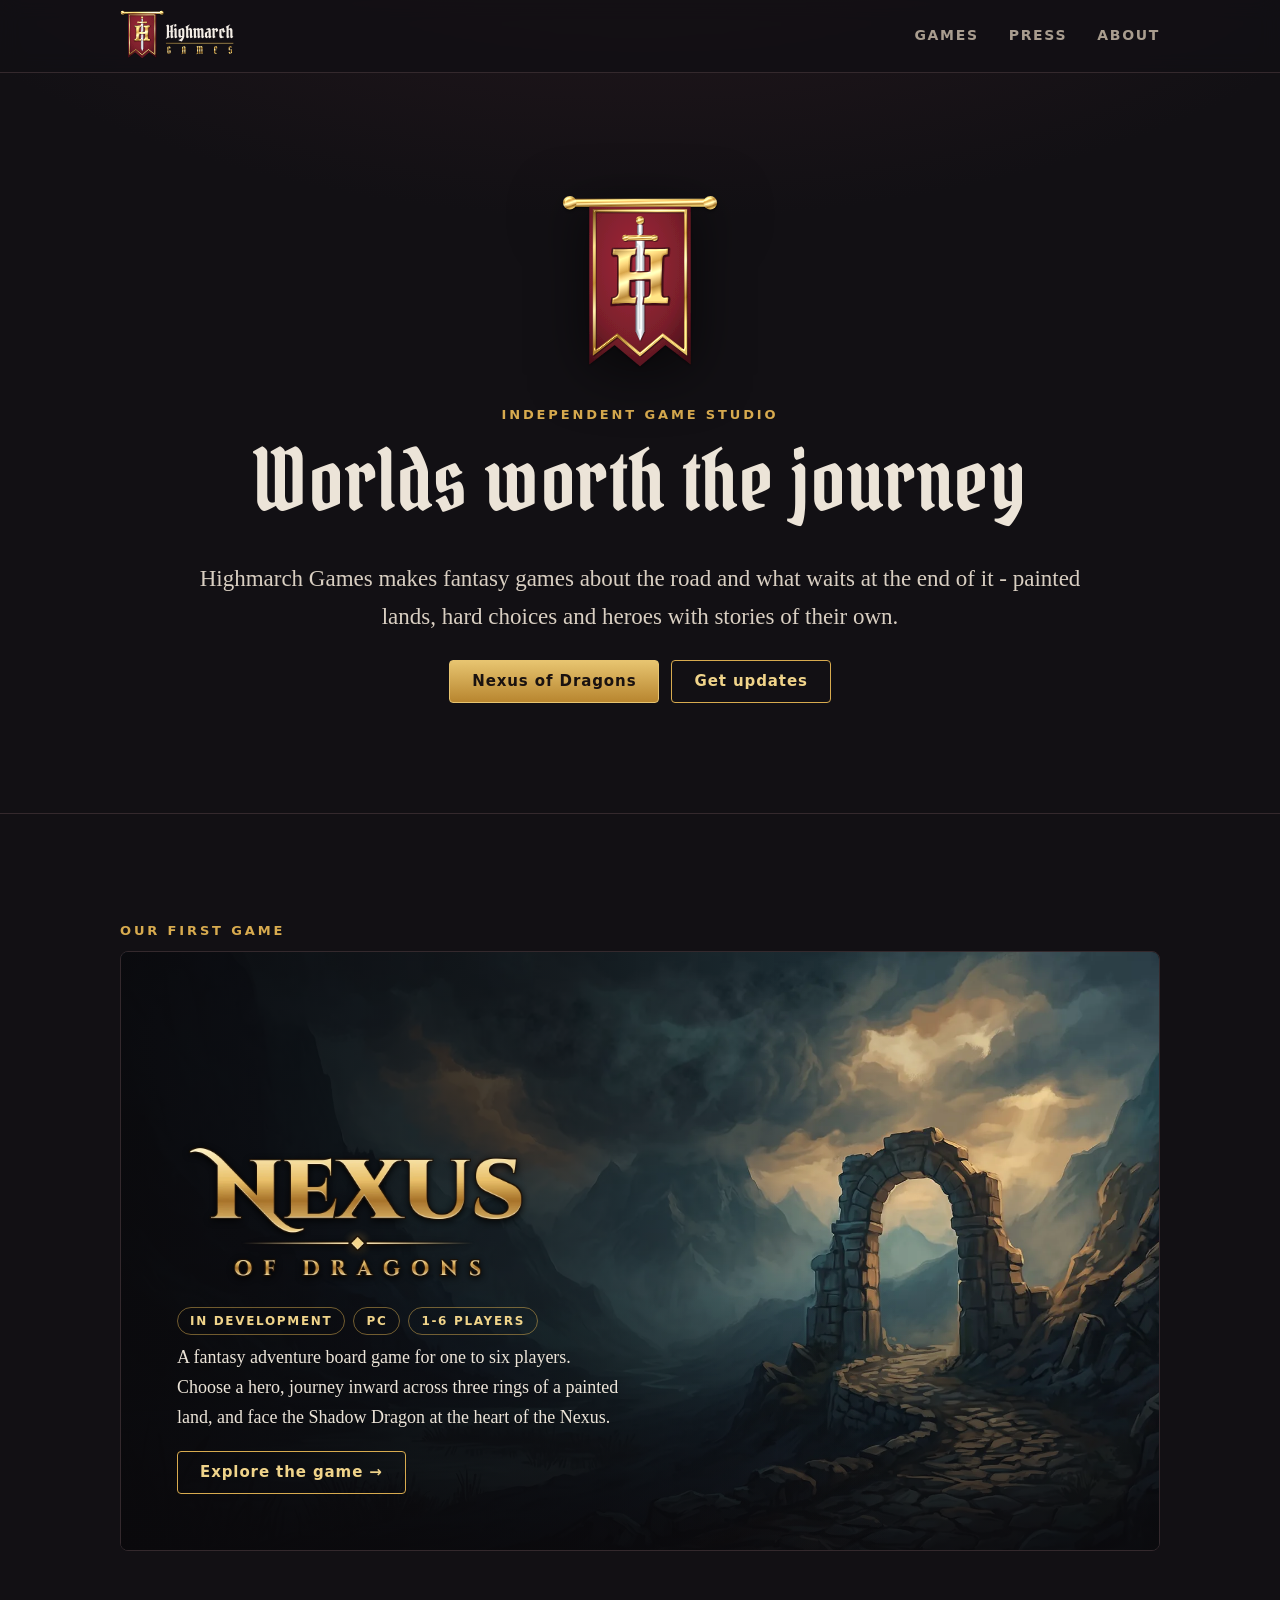
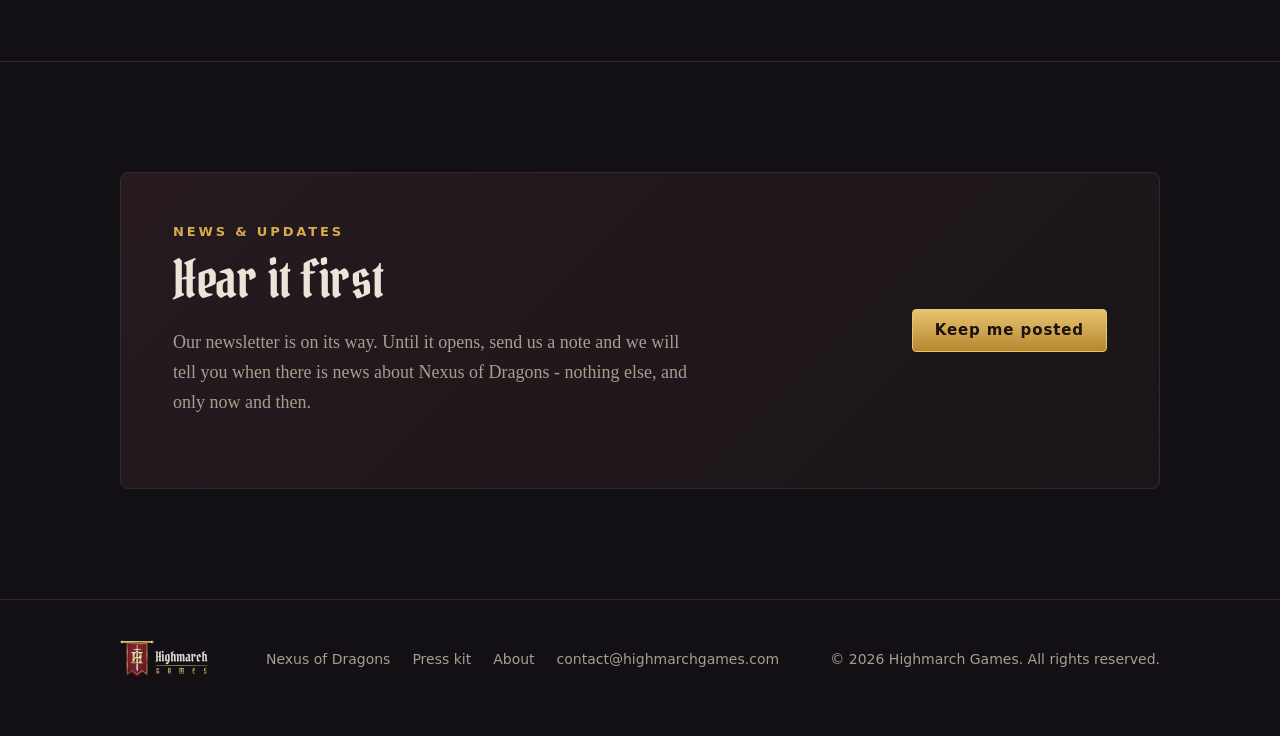
==== index.html @ 18322209 "Highmarch Games website: first version (text still to be reviewed) Co-Authored-By: Claude Opus 5.5 <" ====
<!doctype html>
<html lang="en">
<head>
<meta charset="utf-8">
<meta name="viewport" content="width=device-width, initial-scale=1">
<title>Highmarch Games</title>
<meta name="description" content="Highmarch Games is an independent studio making fantasy games. Our first game, Nexus of Dragons, is in development.">
<link rel="canonical" href="https://highmarchgames.com/">
<meta property="og:type" content="website">
<meta property="og:site_name" content="Highmarch Games">
<meta property="og:title" content="Highmarch Games">
<meta property="og:description" content="Highmarch Games is an independent studio making fantasy games. Our first game, Nexus of Dragons, is in development.">
<meta property="og:url" content="https://highmarchgames.com/">
<meta property="og:image" content="https://highmarchgames.com/assets/img/nexus/og-nexus.jpg">
<meta name="twitter:card" content="summary_large_image">
<meta name="theme-color" content="#121014">
<link rel="icon" href="favicon.svg" type="image/svg+xml">
<link rel="icon" href="favicon.ico" sizes="32x32">
<link rel="apple-touch-icon" href="apple-touch-icon.png">
<link rel="manifest" href="site.webmanifest">
<link rel="preload" href="assets/fonts/PirataOne-Regular.woff2" as="font" type="font/woff2" crossorigin>
<link rel="stylesheet" href="assets/site.css">
</head>
<body>
<a class="skip" href="#main">Skip to content</a>
<header class="site-header">
  <div class="wrap">
    <a class="brand" href="./" aria-label="Highmarch Games - home"><img src="assets/img/studio/highmarch_logo_horizontal_on_dark.svg" alt="Highmarch Games" width="455" height="192"></a>
    <nav class="nav" aria-label="Main"><a href="games/">Games</a><a href="press/">Press</a><a href="about/">About</a></nav>
  </div>
</header>
<main id="main">
<section class="studio-hero">
  <div class="wrap">
    <img class="emblem" src="assets/img/studio/highmarch_logo_emblem.svg" alt="" width="164" height="192">
    <p class="eyebrow">Independent game studio</p>
    <h1>Worlds worth the journey</h1>
    <p class="lede">Highmarch Games makes fantasy games about the road and what waits at the end of it -
    painted lands, hard choices and heroes with stories of their own.</p>
    <div class="btns"><a class="btn primary" href="games/nexus-of-dragons/">Nexus of Dragons</a><a class="btn" href="#updates">Get updates</a></div>
  </div>
</section>
<section>
  <div class="wrap">
    <p class="eyebrow">Our first game</p>
    <a class="feature-game" href="games/nexus-of-dragons/">
  <img class="bg" src="assets/img/nexus/keyart-1920.webp" srcset="assets/img/nexus/keyart-960.webp 960w, assets/img/nexus/keyart-1920.webp 1920w" sizes="(max-width: 1120px) 100vw, 1120px" alt="" width="1920" height="1072" loading="lazy">
  <div class="inner">
    <img class="game-logo" src="assets/img/nexus/nexus-logo-994.webp" alt="Nexus of Dragons" width="994" height="416" loading="lazy">
    <div><span class="tag">In development</span><span class="tag">PC</span><span class="tag">1-6 players</span></div>
    <p>A fantasy adventure board game for one to six players. Choose a hero, journey inward across three rings of a painted land, and face the Shadow Dragon at the heart of the Nexus.</p>
    <span class="btn">Explore the game &rarr;</span>
  </div>
</a>
  </div>
</section>
<section id="updates">
  <div class="wrap">
    <div class="callout">
      <div>
        <p class="eyebrow">News &amp; updates</p>
        <h2 class="mt0">Hear it first</h2>
        <p class="muted mt0">Our newsletter is on its way. Until it opens, send us a note and we will tell you
        when there is news about Nexus of Dragons - nothing else, and only now and then.</p>
      </div>
      <div class="btns"><a class="btn primary" href="mailto:contact@highmarchgames.com?subject=Keep%20me%20posted&body=Please%20let%20me%20know%20when%20there%20is%20news.">Keep me posted</a></div>
    </div>
  </div>
</section>
</main>
<footer class="site-footer">
  <div class="wrap">
    <img src="assets/img/studio/highmarch_logo_horizontal_on_dark.svg" alt="" width="455" height="192">
    <nav aria-label="Footer"><a href="games/nexus-of-dragons/">Nexus of Dragons</a><a href="press/">Press kit</a><a href="about/">About</a><a href="mailto:contact@highmarchgames.com">contact@highmarchgames.com</a></nav>
    <div>&copy; 2026 Highmarch Games. All rights reserved.</div>
  </div>
</footer>
</body>
</html>
---- assets/site.css ----
/* Highmarch Games - studio site. Plain CSS, no build step. */
@font-face { font-family: "Pirata One"; src: url("fonts/PirataOne-Regular.woff2") format("woff2"); font-display: swap; }

:root {
  --bg: #121014;
  --bg-2: #18141a;
  --surface: #1e191f;
  --line: #34292d;
  --text: #ece4d8;
  --muted: #a99d8f;
  --gold: #d8ab4f;
  --gold-hi: #f0d48a;
  --wine: #7a1f2b;
  --wine-hi: #a3283a;
  --display: "Pirata One", "Palatino Linotype", Georgia, serif;
  --body: "Iowan Old Style", "Palatino Linotype", Palatino, "Book Antiqua", Georgia, serif;
  --ui: system-ui, -apple-system, "Segoe UI", Roboto, sans-serif;
  --wrap: 1120px;
  --gutter: clamp(16px, 4vw, 40px);
}

* { box-sizing: border-box; }
html { -webkit-text-size-adjust: 100%; scroll-behavior: smooth; }
body {
  margin: 0; background: var(--bg); color: var(--text);
  font: 18px/1.65 var(--body);
  background-image: radial-gradient(1200px 600px at 50% -200px, #2a1a20 0%, transparent 70%);
  background-repeat: no-repeat;
}
img { max-width: 100%; height: auto; display: block; }
a { color: var(--gold-hi); text-decoration-color: rgba(216,171,79,.45); text-underline-offset: 3px; }
a:hover { color: #fff; }
:focus-visible { outline: 2px solid var(--gold-hi); outline-offset: 3px; border-radius: 3px; }

.wrap { width: 100%; max-width: var(--wrap); margin: 0 auto; padding: 0 var(--gutter); }
.skip { position: absolute; left: -999px; }
.skip:focus { left: 16px; top: 12px; z-index: 50; background: var(--surface); padding: 8px 12px; }

/* Header */
.site-header { position: sticky; top: 0; z-index: 20; background: rgba(18,16,20,.86); backdrop-filter: blur(10px); border-bottom: 1px solid var(--line); }
.site-header .wrap { display: flex; align-items: center; justify-content: space-between; gap: 16px; min-height: 72px; flex-wrap: wrap; }
.brand img { height: 52px; width: auto; }
.nav { display: flex; gap: clamp(14px, 3vw, 30px); font: 600 14px/1 var(--ui); letter-spacing: .12em; text-transform: uppercase; }
.nav a { color: var(--muted); text-decoration: none; padding: 8px 0; border-bottom: 2px solid transparent; }
.nav a:hover, .nav a[aria-current="page"] { color: var(--text); border-bottom-color: var(--gold); }

/* Type */
h1, h2, h3 { font-family: var(--display); font-weight: 400; line-height: 1.08; margin: 0 0 .4em; letter-spacing: .01em; }
h1 { font-size: clamp(44px, 7vw, 84px); }
h2 { font-size: clamp(34px, 4.6vw, 52px); }
h3 { font-size: 28px; }
p { margin: 0 0 1em; }
.lede { font-size: clamp(19px, 2.2vw, 23px); color: #d9cfc2; max-width: 40em; }
.eyebrow { font: 600 13px/1 var(--ui); letter-spacing: .22em; text-transform: uppercase; color: var(--gold); margin: 0 0 14px; }
.muted { color: var(--muted); }
.rule { width: 72px; height: 2px; background: linear-gradient(90deg, var(--gold), transparent); margin: 18px 0 26px; border: 0; }

/* Buttons */
.btns { display: flex; flex-wrap: wrap; gap: 12px; margin-top: 24px; }
.btn { display: inline-flex; align-items: center; gap: 8px; padding: 13px 22px; border-radius: 4px; font: 600 15px/1 var(--ui); letter-spacing: .06em; text-decoration: none; border: 1px solid var(--gold); color: var(--gold-hi); background: transparent; cursor: pointer; }
.btn:hover { background: rgba(216,171,79,.12); color: #fff; }
.btn.primary { background: linear-gradient(180deg, #e7c470, #b8862f); color: #1a1210; border-color: #e7c470; }
.btn.primary:hover { background: linear-gradient(180deg, #f3d892, #c99539); color: #120c0a; }

/* Sections */
section { padding: clamp(56px, 9vw, 110px) 0; }
section + section { border-top: 1px solid var(--line); }
.band { background: var(--bg-2); }

/* Studio hero */
.studio-hero { text-align: center; padding-top: clamp(56px, 10vw, 120px); }
.studio-hero .emblem { width: clamp(110px, 16vw, 160px); margin: 0 auto 28px; filter: drop-shadow(0 12px 28px rgba(0,0,0,.6)); }
.studio-hero .lede { margin: 0 auto; }
.studio-hero .btns { justify-content: center; }

/* Game feature card */
.feature-game { position: relative; display: grid; align-items: end; min-height: clamp(420px, 56vw, 600px); border-radius: 8px; overflow: hidden; border: 1px solid var(--line); text-decoration: none; color: var(--text); isolation: isolate; }
.feature-game > img.bg { position: absolute; inset: 0; width: 100%; height: 100%; object-fit: cover; z-index: -2; transition: transform .8s ease; }
.feature-game::after { content: ""; position: absolute; inset: 0; z-index: -1; background: linear-gradient(90deg, rgba(10,9,12,.92) 0%, rgba(10,9,12,.65) 42%, rgba(10,9,12,0) 75%), linear-gradient(0deg, rgba(10,9,12,.85), transparent 45%); }
a.feature-game:hover > img.bg { transform: scale(1.03); }
.feature-game .inner { padding: clamp(24px, 5vw, 56px); max-width: 560px; }
.feature-game .game-logo { width: min(380px, 80%); margin-bottom: 14px; }
.tag { display: inline-block; font: 600 12px/1 var(--ui); letter-spacing: .14em; text-transform: uppercase; color: var(--gold-hi); border: 1px solid rgba(216,171,79,.5); border-radius: 999px; padding: 7px 12px; margin: 0 8px 8px 0; }

.cards { display: grid; grid-template-columns: repeat(auto-fit, minmax(280px, 1fr)); gap: 22px; }
.card { background: var(--surface); border: 1px solid var(--line); border-radius: 8px; overflow: hidden; }
.card .body { padding: 22px 24px 26px; }
.card.placeholder { display: grid; place-items: center; text-align: center; min-height: 260px; border-style: dashed; color: var(--muted); padding: 24px; }

/* Newsletter / contact block */
.callout { background: linear-gradient(135deg, #261a1f, #1a1518); border: 1px solid var(--line); border-radius: 8px; padding: clamp(28px, 5vw, 52px); display: grid; gap: 8px 40px; grid-template-columns: 1.4fr 1fr; align-items: center; }
.callout .btns { margin-top: 0; justify-content: flex-end; }
@media (max-width: 760px) { .callout { grid-template-columns: 1fr; } .callout .btns { justify-content: flex-start; margin-top: 12px; } }

/* Game page */
.game-hero { position: relative; min-height: min(88vh, 760px); display: grid; align-items: center; isolation: isolate; border-bottom: 1px solid var(--line); }
.game-hero picture, .game-hero picture img { position: absolute; inset: 0; width: 100%; height: 100%; object-fit: cover; object-position: 65% 50%; z-index: -2; }
.game-hero::after { content: ""; position: absolute; inset: 0; z-index: -1; background: linear-gradient(90deg, rgba(12,10,14,.9) 0%, rgba(12,10,14,.55) 45%, rgba(12,10,14,.05) 80%), linear-gradient(0deg, var(--bg) 0%, transparent 30%); }
.game-hero .game-logo { width: min(520px, 88%); margin-bottom: 18px; filter: drop-shadow(0 8px 22px rgba(0,0,0,.7)); }
.game-hero .lede { max-width: 30em; text-shadow: 0 2px 12px rgba(0,0,0,.8); }

.split { display: grid; grid-template-columns: 1.1fr .9fr; gap: clamp(28px, 5vw, 64px); align-items: start; }
@media (max-width: 860px) { .split { grid-template-columns: 1fr; } }

.features { display: grid; grid-template-columns: repeat(auto-fit, minmax(300px, 1fr)); gap: 18px; list-style: none; padding: 0; margin: 28px 0 0; }
.features li { background: var(--surface); border: 1px solid var(--line); border-left: 3px solid var(--gold); border-radius: 6px; padding: 20px 22px; }
.features h3 { font-size: 25px; margin-bottom: 6px; color: var(--gold-hi); }
.features p { margin: 0; color: #d6ccbf; font-size: 17px; }

.gallery { display: grid; grid-template-columns: repeat(auto-fill, minmax(300px, 1fr)); gap: 14px; margin-top: 28px; }
.gallery button { all: unset; cursor: zoom-in; display: block; border-radius: 6px; overflow: hidden; border: 1px solid var(--line); background: #000; }
.gallery button:focus-visible { outline: 2px solid var(--gold-hi); outline-offset: 3px; }
.gallery img { width: 100%; aspect-ratio: 16 / 8; object-fit: cover; transition: transform .4s ease, opacity .3s; }
.gallery button:hover img { transform: scale(1.03); }
.note { font: 14px/1.5 var(--ui); color: var(--muted); margin-top: 14px; }

dialog.lightbox { border: 0; padding: 0; background: transparent; max-width: min(96vw, 1600px); width: 100%; color: var(--text); }
dialog.lightbox::backdrop { background: rgba(6,5,8,.92); }
dialog.lightbox img { width: 100%; height: auto; border-radius: 4px; }
dialog.lightbox p { font: 15px/1.5 var(--ui); text-align: center; margin: 12px 0 0; color: #d6ccbf; }
dialog.lightbox .close { display: block; margin: 0 0 8px auto; font: 600 14px/1 var(--ui); letter-spacing: .1em; text-transform: uppercase; background: none; border: 1px solid var(--line); border-radius: 4px; color: var(--text); cursor: pointer; padding: 10px 14px; }

.heroes { display: grid; grid-template-columns: repeat(6, 1fr); gap: 10px; margin-top: 28px; }
.heroes img { width: 100%; aspect-ratio: 2 / 3; object-fit: cover; border-radius: 5px; border: 1px solid rgba(216,171,79,.45); }
@media (max-width: 700px) { .heroes { grid-template-columns: repeat(4, 1fr); } .heroes img:nth-child(n+9) { display: none; } }

.story { position: relative; isolation: isolate; overflow: hidden; }
.story > img.bg { position: absolute; inset: 0; width: 100%; height: 100%; object-fit: cover; z-index: -2; opacity: .55; }
.story::after { content: ""; position: absolute; inset: 0; z-index: -1; background: linear-gradient(180deg, var(--bg) 0%, rgba(18,16,20,.6) 30%, rgba(18,16,20,.6) 70%, var(--bg) 100%); }
.story blockquote { margin: 0; max-width: 34em; font-size: clamp(19px, 2.2vw, 23px); font-style: italic; color: #eee6da; text-shadow: 0 2px 10px rgba(0,0,0,.9); }

/* Press kit */
.facts { width: 100%; border-collapse: collapse; font-size: 17px; }
.facts th, .facts td { text-align: left; vertical-align: top; padding: 11px 0; border-bottom: 1px solid var(--line); }
.facts th { width: 38%; font: 600 13px/1.6 var(--ui); letter-spacing: .1em; text-transform: uppercase; color: var(--muted); padding-right: 16px; }
.downloads { display: grid; grid-template-columns: repeat(auto-fill, minmax(220px, 1fr)); gap: 16px; margin-top: 24px; }
.downloads a { display: block; text-decoration: none; color: var(--text); background: var(--surface); border: 1px solid var(--line); border-radius: 6px; overflow: hidden; }
.downloads a:hover { border-color: var(--gold); }
.downloads .thumb { aspect-ratio: 16 / 9; background: #0c0a0d center / contain no-repeat; display: grid; place-items: center; }
.downloads .thumb.light { background-color: #efe9df; }
.downloads .thumb img { max-height: 80%; max-width: 86%; width: auto; }
.downloads .thumb img.cover { width: 100%; height: 100%; max-width: none; max-height: none; object-fit: cover; }
.downloads .meta { padding: 12px 14px; font: 14px/1.4 var(--ui); }
.downloads .meta b { display: block; font-weight: 600; margin-bottom: 2px; }
.downloads .meta span { color: var(--muted); }
.toc { display: flex; flex-wrap: wrap; gap: 8px 18px; font: 600 14px/1.4 var(--ui); letter-spacing: .06em; margin-top: 18px; }

/* Footer */
.site-footer { border-top: 1px solid var(--line); padding: 40px 0 56px; font: 14px/1.6 var(--ui); color: var(--muted); }
.site-footer .wrap { display: flex; flex-wrap: wrap; gap: 18px 40px; justify-content: space-between; align-items: center; }
.site-footer img { height: 40px; width: auto; opacity: .9; }
.site-footer nav { display: flex; flex-wrap: wrap; gap: 8px 22px; }
.site-footer a { color: var(--muted); text-decoration: none; }
.site-footer a:hover { color: var(--text); }

.center { text-align: center; }
.mt0 { margin-top: 0; }

@media (max-width: 560px) {
  body { font-size: 17px; }
  .brand img { height: 42px; }
  .site-header .wrap { min-height: 0; padding-top: 10px; padding-bottom: 6px; row-gap: 2px; }
  .nav { width: 100%; justify-content: space-between; font-size: 13px; letter-spacing: .1em; }
}
@media (prefers-reduced-motion: reduce) { * { transition: none !important; scroll-behavior: auto !important; } }
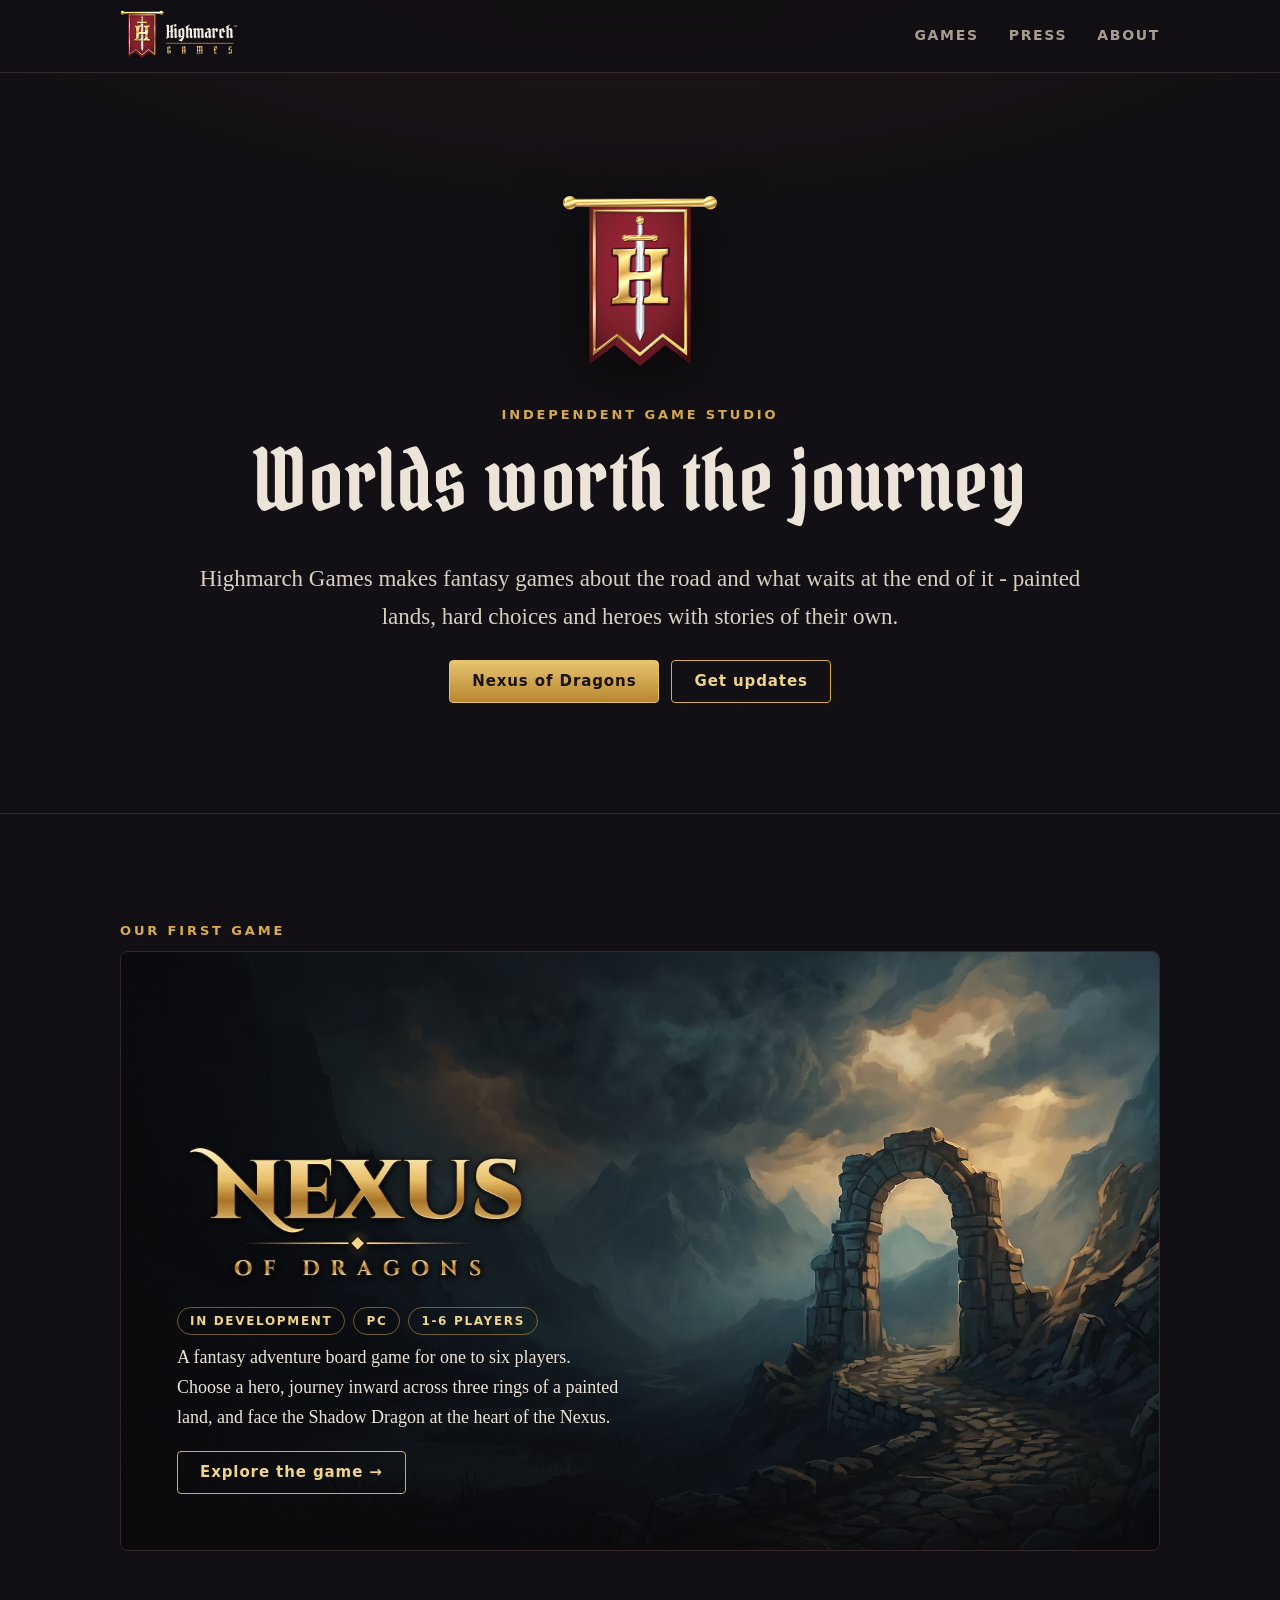
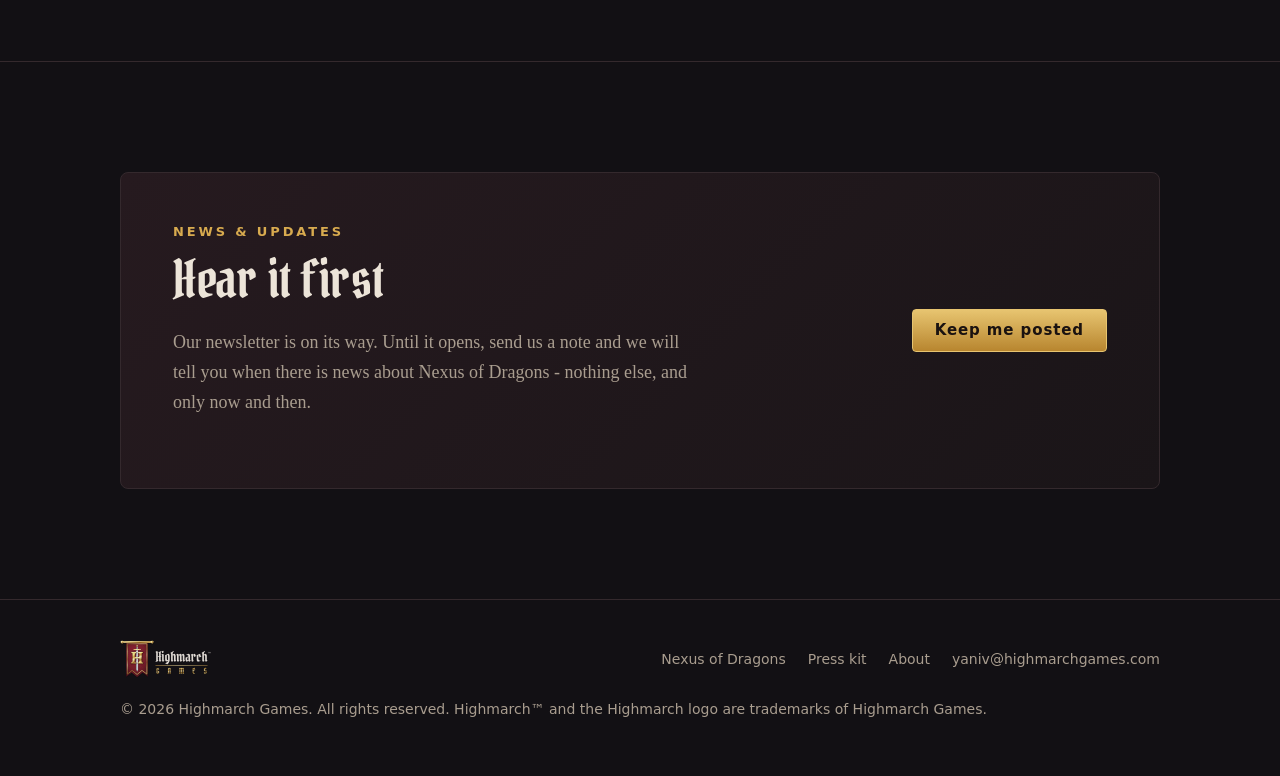
==== commit e75923e2: "Add TM mark to studio logo and footer; use yaniv@ as site e-mail - TM symbol next to "Highmarch" in " ====
--- a/index.html
+++ b/index.html
@@ -63,7 +63,7 @@
         <p class="muted mt0">Our newsletter is on its way. Until it opens, send us a note and we will tell you
         when there is news about Nexus of Dragons - nothing else, and only now and then.</p>
       </div>
-      <div class="btns"><a class="btn primary" href="mailto:contact@highmarchgames.com?subject=Keep%20me%20posted&body=Please%20let%20me%20know%20when%20there%20is%20news.">Keep me posted</a></div>
+      <div class="btns"><a class="btn primary" href="mailto:yaniv@highmarchgames.com?subject=Keep%20me%20posted&body=Please%20let%20me%20know%20when%20there%20is%20news.">Keep me posted</a></div>
     </div>
   </div>
 </section>
@@ -71,8 +71,8 @@
 <footer class="site-footer">
   <div class="wrap">
     <img src="assets/img/studio/highmarch_logo_horizontal_on_dark.svg" alt="" width="455" height="192">
-    <nav aria-label="Footer"><a href="games/nexus-of-dragons/">Nexus of Dragons</a><a href="press/">Press kit</a><a href="about/">About</a><a href="mailto:contact@highmarchgames.com">contact@highmarchgames.com</a></nav>
-    <div>&copy; 2026 Highmarch Games. All rights reserved.</div>
+    <nav aria-label="Footer"><a href="games/nexus-of-dragons/">Nexus of Dragons</a><a href="press/">Press kit</a><a href="about/">About</a><a href="mailto:yaniv@highmarchgames.com">yaniv@highmarchgames.com</a></nav>
+    <div>&copy; 2026 Highmarch Games. All rights reserved. Highmarch&trade; and the Highmarch logo are trademarks of Highmarch Games.</div>
   </div>
 </footer>
 </body>
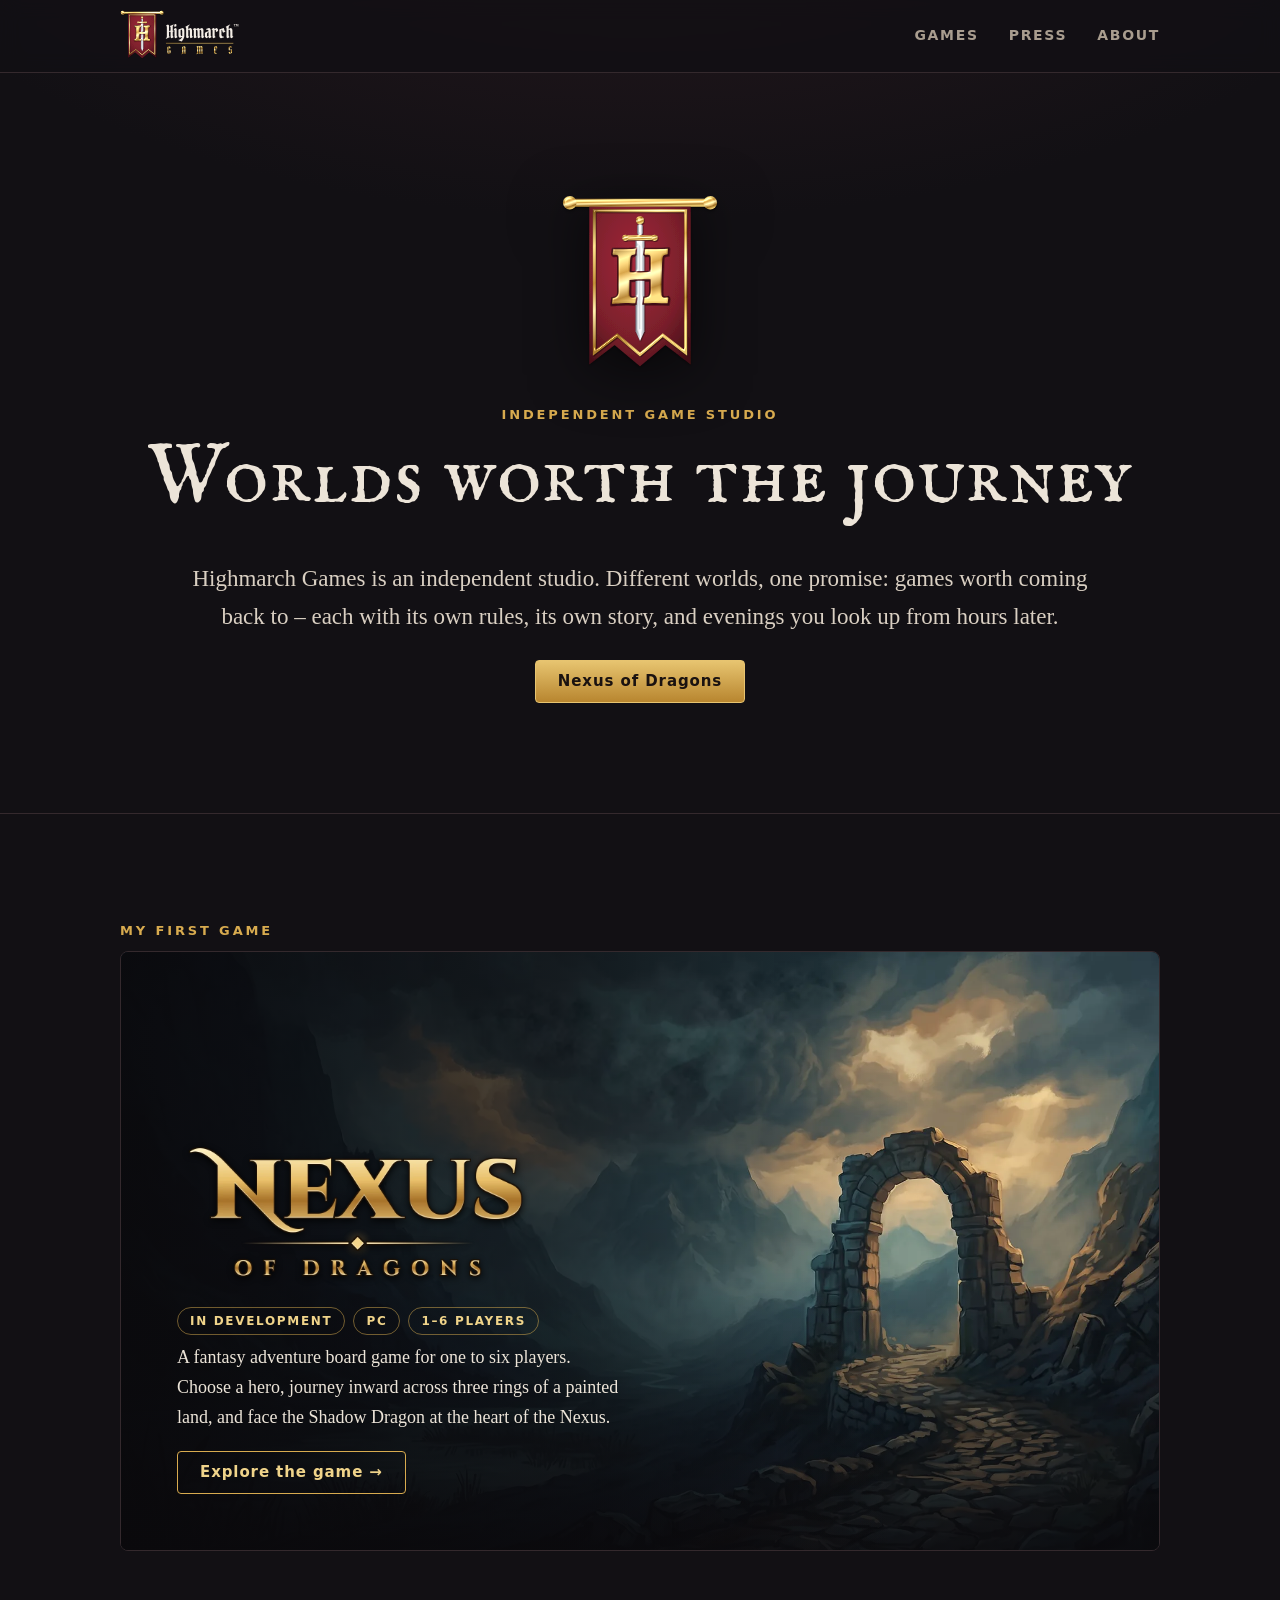
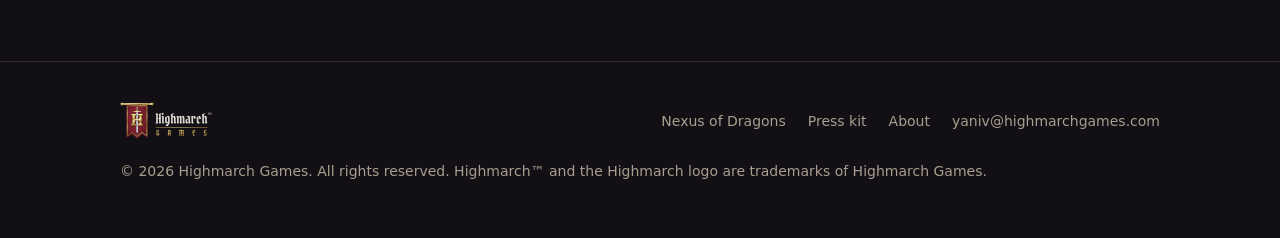
==== commit 1a915bf8: "Home page texts, IM Fell English SC headings, remove newsletter block Home: genre-free studio text, " ====
--- a/index.html
+++ b/index.html
@@ -4,12 +4,12 @@
 <meta charset="utf-8">
 <meta name="viewport" content="width=device-width, initial-scale=1">
 <title>Highmarch Games</title>
-<meta name="description" content="Highmarch Games is an independent studio making fantasy games. Our first game, Nexus of Dragons, is in development.">
+<meta name="description" content="Highmarch Games is an independent game studio. Its first game, Nexus of Dragons, a fantasy adventure board game for PC, is in development.">
 <link rel="canonical" href="https://highmarchgames.com/">
 <meta property="og:type" content="website">
 <meta property="og:site_name" content="Highmarch Games">
 <meta property="og:title" content="Highmarch Games">
-<meta property="og:description" content="Highmarch Games is an independent studio making fantasy games. Our first game, Nexus of Dragons, is in development.">
+<meta property="og:description" content="Highmarch Games is an independent game studio. Its first game, Nexus of Dragons, a fantasy adventure board game for PC, is in development.">
 <meta property="og:url" content="https://highmarchgames.com/">
 <meta property="og:image" content="https://highmarchgames.com/assets/img/nexus/og-nexus.jpg">
 <meta name="twitter:card" content="summary_large_image">
@@ -18,14 +18,14 @@
 <link rel="icon" href="favicon.ico" sizes="32x32">
 <link rel="apple-touch-icon" href="apple-touch-icon.png">
 <link rel="manifest" href="site.webmanifest">
-<link rel="preload" href="assets/fonts/PirataOne-Regular.woff2" as="font" type="font/woff2" crossorigin>
+<link rel="preload" href="assets/fonts/IMFellEnglishSC-Regular.woff2" as="font" type="font/woff2" crossorigin>
 <link rel="stylesheet" href="assets/site.css">
 </head>
 <body>
 <a class="skip" href="#main">Skip to content</a>
 <header class="site-header">
   <div class="wrap">
-    <a class="brand" href="./" aria-label="Highmarch Games - home"><img src="assets/img/studio/highmarch_logo_horizontal_on_dark.svg" alt="Highmarch Games" width="455" height="192"></a>
+    <a class="brand" href="./" aria-label="Highmarch Games – home"><img src="assets/img/studio/highmarch_logo_horizontal_on_dark.svg" alt="Highmarch Games" width="455" height="192"></a>
     <nav class="nav" aria-label="Main"><a href="games/">Games</a><a href="press/">Press</a><a href="about/">About</a></nav>
   </div>
 </header>
@@ -35,38 +35,26 @@
     <img class="emblem" src="assets/img/studio/highmarch_logo_emblem.svg" alt="" width="164" height="192">
     <p class="eyebrow">Independent game studio</p>
     <h1>Worlds worth the journey</h1>
-    <p class="lede">Highmarch Games makes fantasy games about the road and what waits at the end of it -
-    painted lands, hard choices and heroes with stories of their own.</p>
-    <div class="btns"><a class="btn primary" href="games/nexus-of-dragons/">Nexus of Dragons</a><a class="btn" href="#updates">Get updates</a></div>
+    <p class="lede">Highmarch Games is an independent studio. Different worlds, one promise: games worth coming back to –
+    each with its own rules, its own story, and evenings you look up from hours later.</p>
+    <div class="btns"><a class="btn primary" href="games/nexus-of-dragons/">Nexus of Dragons</a></div>
   </div>
 </section>
 <section>
   <div class="wrap">
-    <p class="eyebrow">Our first game</p>
+    <p class="eyebrow">My first game</p>
     <a class="feature-game" href="games/nexus-of-dragons/">
   <img class="bg" src="assets/img/nexus/keyart-1920.webp" srcset="assets/img/nexus/keyart-960.webp 960w, assets/img/nexus/keyart-1920.webp 1920w" sizes="(max-width: 1120px) 100vw, 1120px" alt="" width="1920" height="1072" loading="lazy">
   <div class="inner">
     <img class="game-logo" src="assets/img/nexus/nexus-logo-994.webp" alt="Nexus of Dragons" width="994" height="416" loading="lazy">
-    <div><span class="tag">In development</span><span class="tag">PC</span><span class="tag">1-6 players</span></div>
+    <div><span class="tag">In development</span><span class="tag">PC</span><span class="tag">1–6 players</span></div>
     <p>A fantasy adventure board game for one to six players. Choose a hero, journey inward across three rings of a painted land, and face the Shadow Dragon at the heart of the Nexus.</p>
     <span class="btn">Explore the game &rarr;</span>
   </div>
 </a>
   </div>
 </section>
-<section id="updates">
-  <div class="wrap">
-    <div class="callout">
-      <div>
-        <p class="eyebrow">News &amp; updates</p>
-        <h2 class="mt0">Hear it first</h2>
-        <p class="muted mt0">Our newsletter is on its way. Until it opens, send us a note and we will tell you
-        when there is news about Nexus of Dragons - nothing else, and only now and then.</p>
-      </div>
-      <div class="btns"><a class="btn primary" href="mailto:yaniv@highmarchgames.com?subject=Keep%20me%20posted&body=Please%20let%20me%20know%20when%20there%20is%20news.">Keep me posted</a></div>
-    </div>
-  </div>
-</section>
+
 </main>
 <footer class="site-footer">
   <div class="wrap">
--- a/assets/site.css
+++ b/assets/site.css
@@ -1,5 +1,5 @@
 /* Highmarch Games - studio site. Plain CSS, no build step. */
-@font-face { font-family: "Pirata One"; src: url("fonts/PirataOne-Regular.woff2") format("woff2"); font-display: swap; }
+@font-face { font-family: "IM Fell English SC"; src: url("fonts/IMFellEnglishSC-Regular.woff2") format("woff2"); font-display: swap; }
 
 :root {
   --bg: #121014;
@@ -12,7 +12,7 @@
   --gold-hi: #f0d48a;
   --wine: #7a1f2b;
   --wine-hi: #a3283a;
-  --display: "Pirata One", "Palatino Linotype", Georgia, serif;
+  --display: "IM Fell English SC", "Palatino Linotype", Georgia, serif;
   --body: "Iowan Old Style", "Palatino Linotype", Palatino, "Book Antiqua", Georgia, serif;
   --ui: system-ui, -apple-system, "Segoe UI", Roboto, sans-serif;
   --wrap: 1120px;
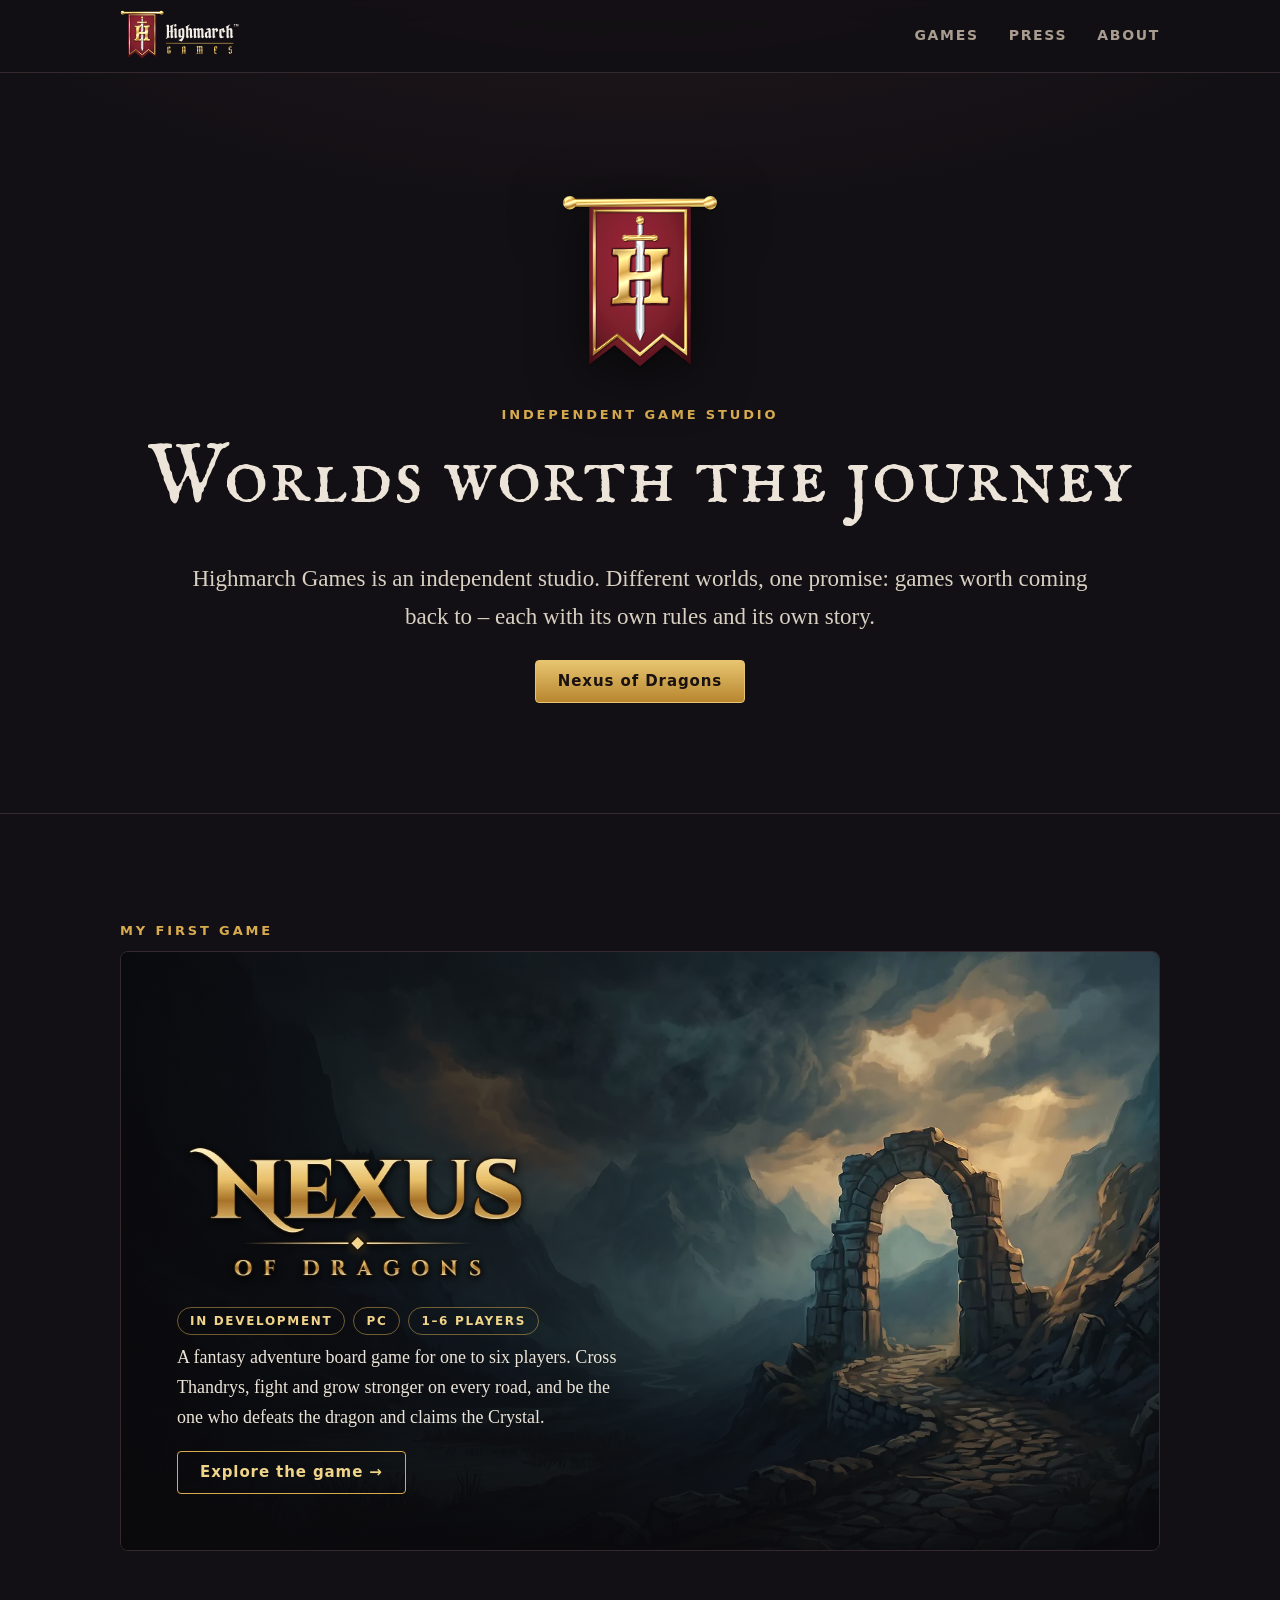
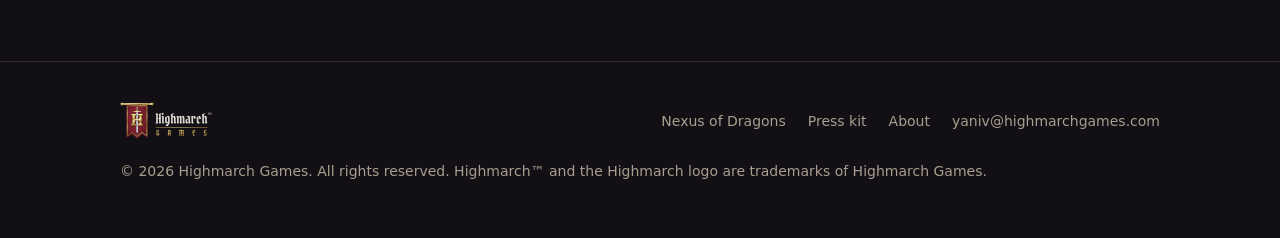
==== commit bfc39d2c: "Home: shorter studio line; new short description for Nexus of Dragons Co-Authored-By: Claude Opus 5." ====
--- a/index.html
+++ b/index.html
@@ -36,7 +36,7 @@
     <p class="eyebrow">Independent game studio</p>
     <h1>Worlds worth the journey</h1>
     <p class="lede">Highmarch Games is an independent studio. Different worlds, one promise: games worth coming back to –
-    each with its own rules, its own story, and evenings you look up from hours later.</p>
+    each with its own rules and its own story.</p>
     <div class="btns"><a class="btn primary" href="games/nexus-of-dragons/">Nexus of Dragons</a></div>
   </div>
 </section>
@@ -48,7 +48,7 @@
   <div class="inner">
     <img class="game-logo" src="assets/img/nexus/nexus-logo-994.webp" alt="Nexus of Dragons" width="994" height="416" loading="lazy">
     <div><span class="tag">In development</span><span class="tag">PC</span><span class="tag">1–6 players</span></div>
-    <p>A fantasy adventure board game for one to six players. Choose a hero, journey inward across three rings of a painted land, and face the Shadow Dragon at the heart of the Nexus.</p>
+    <p>A fantasy adventure board game for one to six players. Cross Thandrys, fight and grow stronger on every road, and be the one who defeats the dragon and claims the Crystal.</p>
     <span class="btn">Explore the game &rarr;</span>
   </div>
 </a>
--- a/assets/site.css
+++ b/assets/site.css
@@ -87,11 +87,6 @@
 .card .body { padding: 22px 24px 26px; }
 .card.placeholder { display: grid; place-items: center; text-align: center; min-height: 260px; border-style: dashed; color: var(--muted); padding: 24px; }
 
-/* Newsletter / contact block */
-.callout { background: linear-gradient(135deg, #261a1f, #1a1518); border: 1px solid var(--line); border-radius: 8px; padding: clamp(28px, 5vw, 52px); display: grid; gap: 8px 40px; grid-template-columns: 1.4fr 1fr; align-items: center; }
-.callout .btns { margin-top: 0; justify-content: flex-end; }
-@media (max-width: 760px) { .callout { grid-template-columns: 1fr; } .callout .btns { justify-content: flex-start; margin-top: 12px; } }
-
 /* Game page */
 .game-hero { position: relative; min-height: min(88vh, 760px); display: grid; align-items: center; isolation: isolate; border-bottom: 1px solid var(--line); }
 .game-hero picture, .game-hero picture img { position: absolute; inset: 0; width: 100%; height: 100%; object-fit: cover; object-position: 65% 50%; z-index: -2; }
@@ -110,11 +105,11 @@
 .gallery { display: grid; grid-template-columns: repeat(auto-fill, minmax(300px, 1fr)); gap: 14px; margin-top: 28px; }
 .gallery button { all: unset; cursor: zoom-in; display: block; border-radius: 6px; overflow: hidden; border: 1px solid var(--line); background: #000; }
 .gallery button:focus-visible { outline: 2px solid var(--gold-hi); outline-offset: 3px; }
-.gallery img { width: 100%; aspect-ratio: 16 / 8; object-fit: cover; transition: transform .4s ease, opacity .3s; }
+.gallery img { width: 100%; aspect-ratio: 16 / 9; object-fit: cover; transition: transform .4s ease, opacity .3s; }
 .gallery button:hover img { transform: scale(1.03); }
 .note { font: 14px/1.5 var(--ui); color: var(--muted); margin-top: 14px; }
 
-dialog.lightbox { border: 0; padding: 0; background: transparent; max-width: min(96vw, 1600px); width: 100%; color: var(--text); }
+dialog.lightbox { border: 0; padding: 0; background: transparent; max-width: min(96vw, 1400px); width: 100%; color: var(--text); }
 dialog.lightbox::backdrop { background: rgba(6,5,8,.92); }
 dialog.lightbox img { width: 100%; height: auto; border-radius: 4px; }
 dialog.lightbox p { font: 15px/1.5 var(--ui); text-align: center; margin: 12px 0 0; color: #d6ccbf; }
@@ -153,7 +148,6 @@
 .site-footer a { color: var(--muted); text-decoration: none; }
 .site-footer a:hover { color: var(--text); }
 
-.center { text-align: center; }
 .mt0 { margin-top: 0; }
 
 @media (max-width: 560px) {
